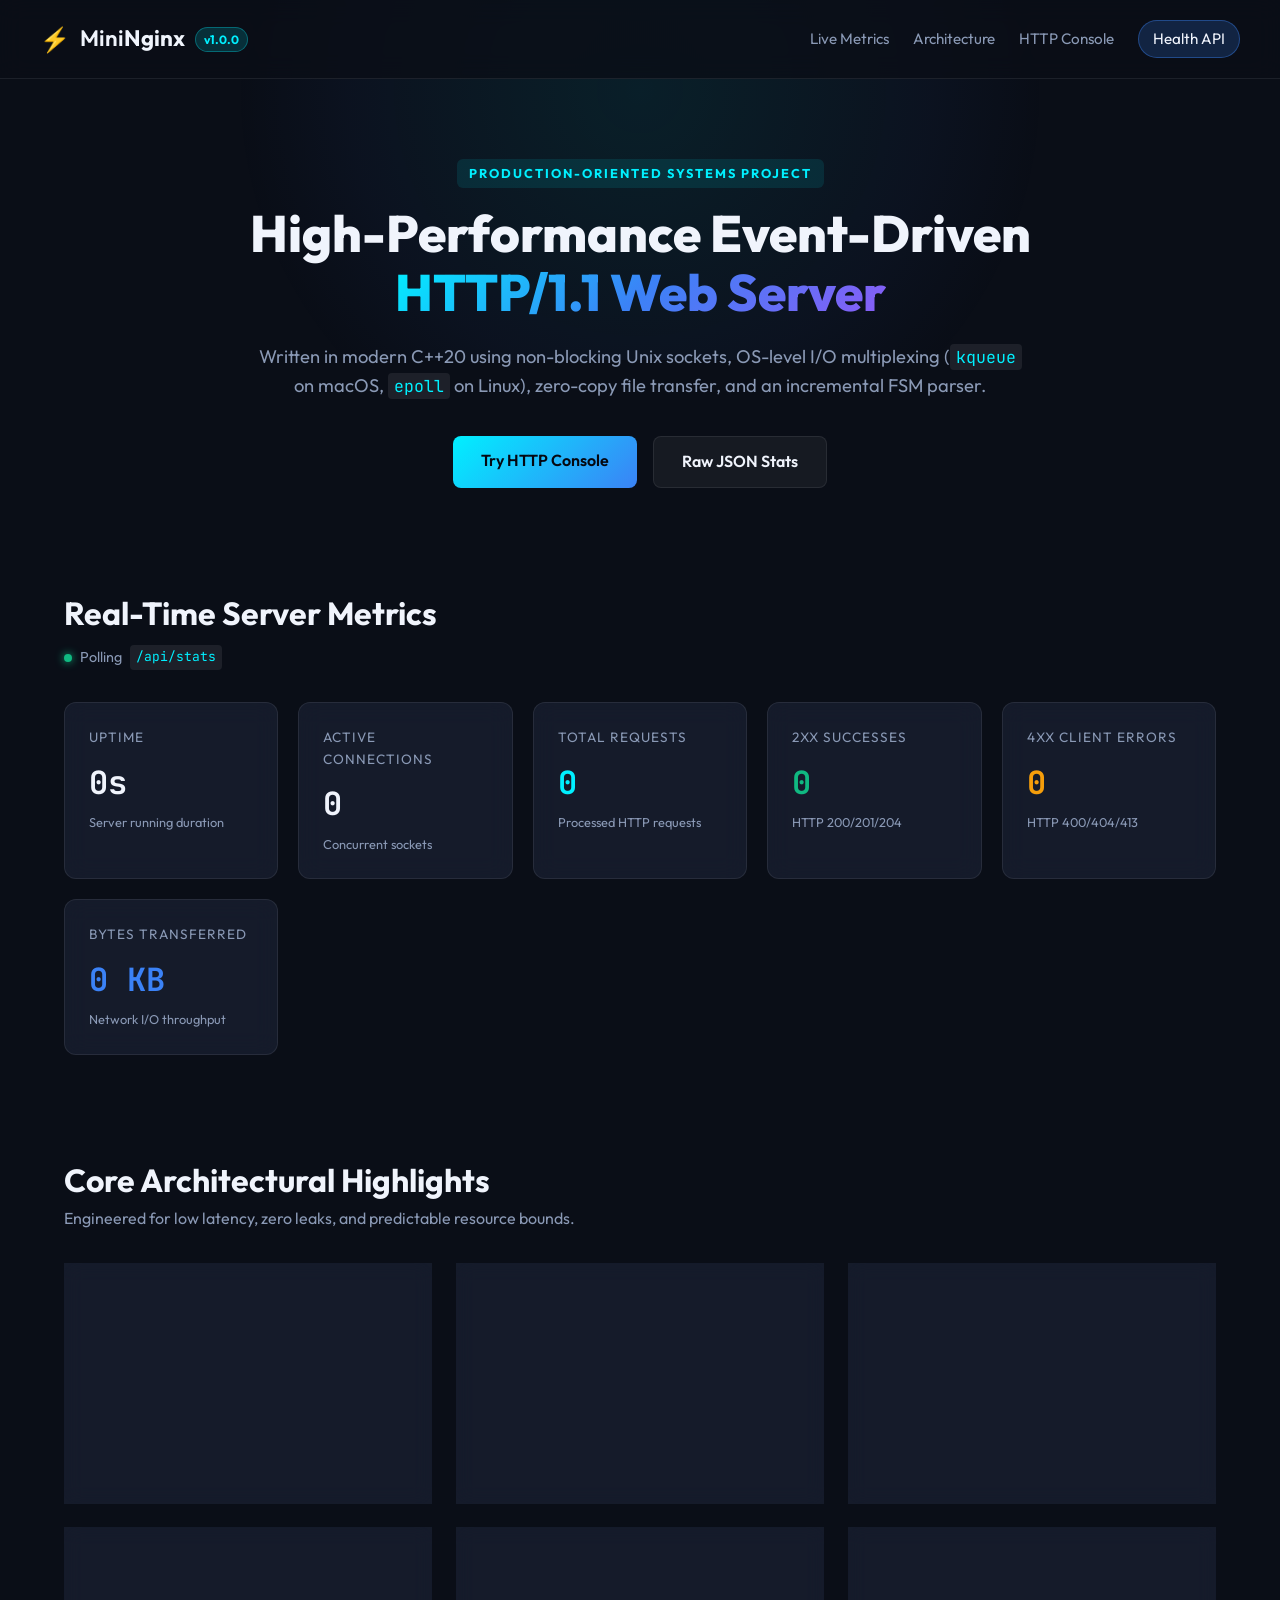
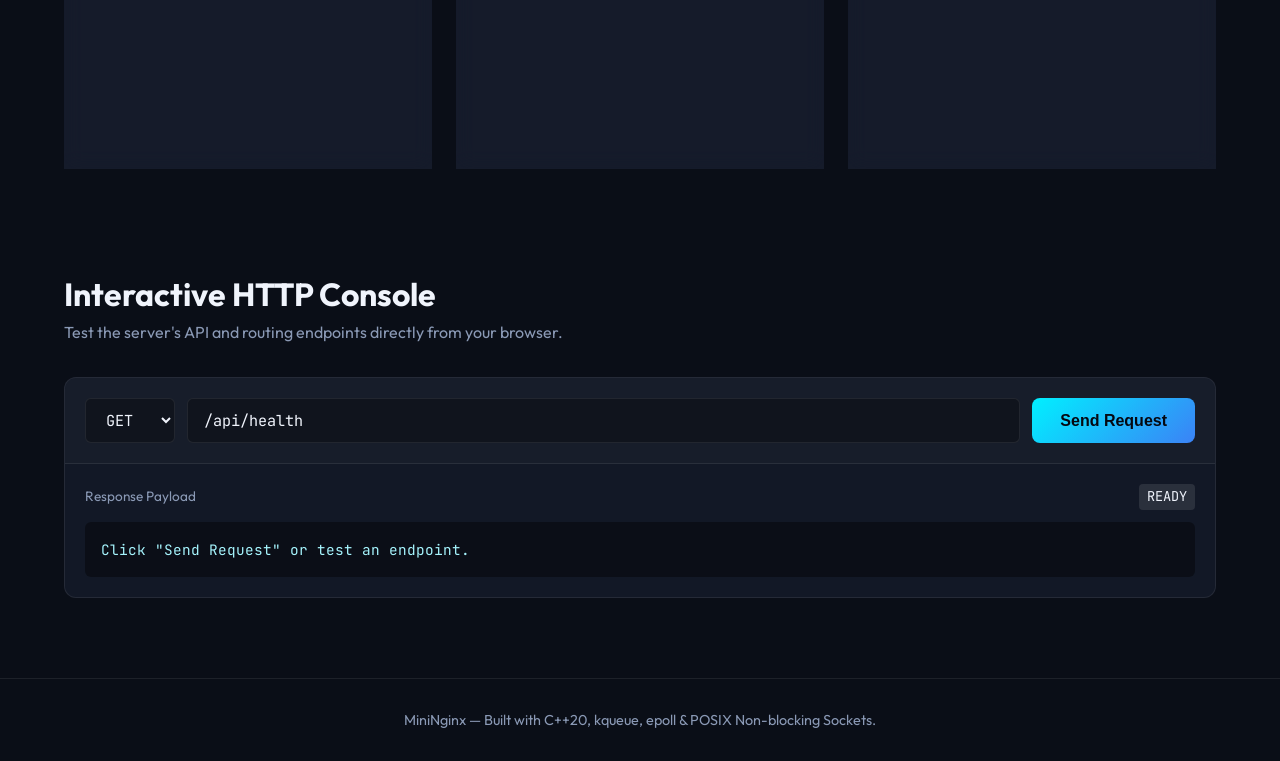
==== public/index.html @ c4c72017 "feat: complete production-oriented MiniNginx web server implementation" ====
<!DOCTYPE html>
<html lang="en">
<head>
    <meta charset="UTF-8">
    <meta name="viewport" content="width=device-width, initial-scale=1.0">
    <title>MiniNginx | High-Performance Event-Driven Web Server</title>
    <link rel="stylesheet" href="style.css">
    <link rel="preconnect" href="https://fonts.googleapis.com">
    <link rel="preconnect" href="https://fonts.gstatic.com" crossorigin>
    <link href="https://fonts.googleapis.com/css2?family=JetBrains+Mono:wght@400;600;700&family=Outfit:wght@300;400;600;800&display=swap" rel="stylesheet">
</head>
<body>
    <div class="background-glow"></div>
    <header class="navbar">
        <div class="brand">
            <span class="logo-icon">⚡</span>
            <span class="logo-text">Mini<strong>Nginx</strong></span>
            <span class="version-badge">v1.0.0</span>
        </div>
        <nav class="nav-links">
            <a href="#stats">Live Metrics</a>
            <a href="#features">Architecture</a>
            <a href="#console">HTTP Console</a>
            <a href="/api/health" target="_blank" class="api-pill">Health API</a>
        </nav>
    </header>

    <main class="container">
        <section class="hero">
            <div class="hero-tag">PRODUCTION-ORIENTED SYSTEMS PROJECT</div>
            <h1>High-Performance Event-Driven <br><span class="gradient-text">HTTP/1.1 Web Server</span></h1>
            <p class="subtitle">Written in modern C++20 using non-blocking Unix sockets, OS-level I/O multiplexing (<span class="code-span">kqueue</span> on macOS, <span class="code-span">epoll</span> on Linux), zero-copy file transfer, and an incremental FSM parser.</p>
            
            <div class="hero-cta">
                <a href="#console" class="btn btn-primary">Try HTTP Console</a>
                <a href="/api/stats" target="_blank" class="btn btn-secondary">Raw JSON Stats</a>
            </div>
        </section>

        <section id="stats" class="stats-section">
            <div class="section-header">
                <h2>Real-Time Server Metrics</h2>
                <div class="live-indicator">
                    <span class="pulse-dot"></span> Polling <span class="code-span">/api/stats</span>
                </div>
            </div>

            <div class="metrics-grid">
                <div class="metric-card">
                    <div class="metric-label">Uptime</div>
                    <div class="metric-value" id="val-uptime">0s</div>
                    <div class="metric-sub">Server running duration</div>
                </div>
                <div class="metric-card">
                    <div class="metric-label">Active Connections</div>
                    <div class="metric-value" id="val-active-conn">0</div>
                    <div class="metric-sub">Concurrent sockets</div>
                </div>
                <div class="metric-card">
                    <div class="metric-label">Total Requests</div>
                    <div class="metric-value highlight" id="val-requests">0</div>
                    <div class="metric-sub">Processed HTTP requests</div>
                </div>
                <div class="metric-card">
                    <div class="metric-label">2xx Successes</div>
                    <div class="metric-value green" id="val-2xx">0</div>
                    <div class="metric-sub">HTTP 200/201/204</div>
                </div>
                <div class="metric-card">
                    <div class="metric-label">4xx Client Errors</div>
                    <div class="metric-value amber" id="val-4xx">0</div>
                    <div class="metric-sub">HTTP 400/404/413</div>
                </div>
                <div class="metric-card">
                    <div class="metric-label">Bytes Transferred</div>
                    <div class="metric-value blue" id="val-bytes">0 KB</div>
                    <div class="metric-sub">Network I/O throughput</div>
                </div>
            </div>
        </section>

        <section id="features" class="features-section">
            <div class="section-header">
                <h2>Core Architectural Highlights</h2>
                <p>Engineered for low latency, zero leaks, and predictable resource bounds.</p>
            </div>

            <div class="features-grid">
                <div class="feature-box">
                    <div class="feature-icon">🔄</div>
                    <h3>I/O Multiplexing</h3>
                    <p>Native kernel event demultiplexing with <strong>kqueue/kevent</strong> on Darwin and <strong>epoll</strong> on Linux, eliminating thread-per-connection overhead.</p>
                </div>
                <div class="feature-box">
                    <div class="feature-icon">⚡</div>
                    <h3>Zero-Copy File Transfer</h3>
                    <p>Direct kernel-space file streaming via platform-specialized <strong>sendfile()</strong> syscalls, bypassing user-space buffer copies.</p>
                </div>
                <div class="feature-box">
                    <div class="feature-icon">🧩</div>
                    <h3>Incremental FSM Parser</h3>
                    <p>Deterministic zero-copy finite state machine supporting fragmented packets, pipelined requests, and chunked transfer encoding.</p>
                </div>
                <div class="feature-box">
                    <div class="feature-icon">⏱️</div>
                    <h3>Heap-Based Timers</h3>
                    <p>Precise O(log N) min-heap timer manager preventing idle socket exhaustion (Slowloris attacks) and enforcing keep-alive deadlines.</p>
                </div>
                <div class="feature-box">
                    <div class="feature-icon">🛡️</div>
                    <h3>Defensive Security</h3>
                    <p>Strict path canonicalization against directory traversal (<code>../../</code> attacks) and bounded request header/body buffers.</p>
                </div>
                <div class="feature-box">
                    <div class="feature-icon">👥</div>
                    <h3>Multi-Worker Scaling</h3>
                    <p>Independent event-loop per worker thread with lock-free connection assignment and atomic runtime metrics aggregation.</p>
                </div>
            </div>
        </section>

        <section id="console" class="console-section">
            <div class="section-header">
                <h2>Interactive HTTP Console</h2>
                <p>Test the server's API and routing endpoints directly from your browser.</p>
            </div>

            <div class="console-card">
                <div class="console-controls">
                    <select id="request-method" class="console-select">
                        <option value="GET">GET</option>
                        <option value="HEAD">HEAD</option>
                    </select>
                    <input type="text" id="request-path" class="console-input" value="/api/health">
                    <button id="send-request-btn" class="btn btn-primary">Send Request</button>
                </div>

                <div class="console-output">
                    <div class="output-header">
                        <span>Response Payload</span>
                        <span id="response-status" class="status-tag">READY</span>
                    </div>
                    <pre id="response-body">Click "Send Request" or test an endpoint.</pre>
                </div>
            </div>
        </section>
    </main>

    <footer class="footer">
        <p>MiniNginx — Built with C++20, kqueue, epoll & POSIX Non-blocking Sockets.</p>
    </footer>

    <script src="app.js"></script>
</body>
</html>
---- public/style.css ----
:root {
    --bg-primary: #0a0e17;
    --bg-secondary: #121826;
    --bg-card: rgba(26, 34, 52, 0.7);
    --border-color: rgba(255, 255, 255, 0.08);
    --border-hover: rgba(0, 240, 255, 0.3);
    --text-primary: #f0f4fc;
    --text-secondary: #8a99b5;
    --accent-cyan: #00f0ff;
    --accent-blue: #3b82f6;
    --accent-green: #10b981;
    --accent-amber: #f59e0b;
    --accent-purple: #8b5cf6;
    --radius: 12px;
}

* {
    margin: 0;
    padding: 0;
    box-sizing: border-box;
}

body {
    background-color: var(--bg-primary);
    color: var(--text-primary);
    font-family: 'Outfit', -apple-system, BlinkMacSystemFont, sans-serif;
    line-height: 1.6;
    min-height: 100vh;
    position: relative;
    overflow-x: hidden;
}

.background-glow {
    position: fixed;
    top: -20%;
    left: 50%;
    transform: translateX(-50%);
    width: 80vw;
    height: 60vh;
    background: radial-gradient(circle, rgba(0, 240, 255, 0.08) 0%, rgba(59, 130, 246, 0.04) 50%, transparent 70%);
    pointer-events: none;
    z-index: 0;
}

.container {
    max-width: 1200px;
    margin: 0 auto;
    padding: 0 24px;
    position: relative;
    z-index: 1;
}

/* Navbar */
.navbar {
    display: flex;
    justify-content: space-between;
    align-items: center;
    padding: 20px 40px;
    border-bottom: 1px solid var(--border-color);
    backdrop-filter: blur(12px);
    background: rgba(10, 14, 23, 0.8);
    position: sticky;
    top: 0;
    z-index: 100;
}

.brand {
    display: flex;
    align-items: center;
    gap: 10px;
    font-size: 1.4rem;
    font-weight: 600;
}

.logo-icon {
    font-size: 1.5rem;
    color: var(--accent-cyan);
}

.version-badge {
    font-size: 0.75rem;
    padding: 2px 8px;
    border-radius: 20px;
    background: rgba(0, 240, 255, 0.15);
    color: var(--accent-cyan);
    font-weight: 700;
    border: 1px solid rgba(0, 240, 255, 0.3);
}

.nav-links {
    display: flex;
    align-items: center;
    gap: 24px;
}

.nav-links a {
    color: var(--text-secondary);
    text-decoration: none;
    font-size: 0.95rem;
    transition: color 0.2s;
}

.nav-links a:hover {
    color: var(--accent-cyan);
}

.api-pill {
    padding: 6px 14px;
    background: rgba(59, 130, 246, 0.2);
    border: 1px solid rgba(59, 130, 246, 0.4);
    border-radius: 20px;
    color: var(--text-primary) !important;
}

/* Hero */
.hero {
    padding: 80px 0 60px;
    text-align: center;
}

.hero-tag {
    display: inline-block;
    font-size: 0.8rem;
    font-weight: 700;
    letter-spacing: 2px;
    color: var(--accent-cyan);
    margin-bottom: 16px;
    padding: 4px 12px;
    background: rgba(0, 240, 255, 0.1);
    border-radius: 6px;
}

.hero h1 {
    font-size: 3.2rem;
    font-weight: 800;
    line-height: 1.15;
    margin-bottom: 20px;
}

.gradient-text {
    background: linear-gradient(135deg, #00f0ff 0%, #3b82f6 50%, #8b5cf6 100%);
    -webkit-background-clip: text;
    -webkit-text-fill-color: transparent;
}

.subtitle {
    font-size: 1.15rem;
    color: var(--text-secondary);
    max-width: 780px;
    margin: 0 auto 36px;
}

.code-span {
    font-family: 'JetBrains Mono', monospace;
    font-size: 0.9em;
    background: rgba(255, 255, 255, 0.08);
    padding: 2px 6px;
    border-radius: 4px;
    color: var(--accent-cyan);
}

.hero-cta {
    display: flex;
    justify-content: center;
    gap: 16px;
}

.btn {
    padding: 12px 28px;
    border-radius: 8px;
    font-size: 1rem;
    font-weight: 600;
    text-decoration: none;
    cursor: pointer;
    transition: all 0.2s ease;
    border: none;
}

.btn-primary {
    background: linear-gradient(135deg, #00f0ff 0%, #3b82f6 100%);
    color: #050811;
}

.btn-primary:hover {
    transform: translateY(-2px);
    box-shadow: 0 8px 24px rgba(0, 240, 255, 0.3);
}

.btn-secondary {
    background: rgba(255, 255, 255, 0.05);
    border: 1px solid var(--border-color);
    color: var(--text-primary);
}

.btn-secondary:hover {
    background: rgba(255, 255, 255, 0.1);
    border-color: var(--text-secondary);
}

/* Sections */
.section-header {
    margin-bottom: 32px;
}

.section-header h2 {
    font-size: 2rem;
    font-weight: 700;
}

.section-header p {
    color: var(--text-secondary);
}

.live-indicator {
    display: flex;
    align-items: center;
    gap: 8px;
    font-size: 0.9rem;
    color: var(--text-secondary);
    margin-top: 6px;
}

.pulse-dot {
    width: 8px;
    height: 8px;
    border-radius: 50%;
    background-color: var(--accent-green);
    box-shadow: 0 0 8px var(--accent-green);
    animation: pulse 1.5s infinite;
}

@keyframes pulse {
    0% { transform: scale(0.95); opacity: 0.8; }
    50% { transform: scale(1.3); opacity: 1; }
    100% { transform: scale(0.95); opacity: 0.8; }
}

/* Metrics Grid */
.stats-section {
    padding: 40px 0 60px;
}

.metrics-grid {
    display: grid;
    grid-template-columns: repeat(auto-fit, minmax(180px, 1fr));
    gap: 20px;
}

.metric-card {
    background: var(--bg-card);
    border: 1px solid var(--border-color);
    border-radius: var(--radius);
    padding: 24px;
    backdrop-filter: blur(12px);
    transition: transform 0.2s, border-color 0.2s;
}

.metric-card:hover {
    border-color: var(--border-hover);
    transform: translateY(-4px);
}

.metric-label {
    font-size: 0.85rem;
    color: var(--text-secondary);
    text-transform: uppercase;
    letter-spacing: 1px;
    margin-bottom: 8px;
}

.metric-value {
    font-family: 'JetBrains Mono', monospace;
    font-size: 2rem;
    font-weight: 700;
    margin-bottom: 4px;
}

.metric-value.highlight { color: var(--accent-cyan); }
.metric-value.green { color: var(--accent-green); }
.metric-value.amber { color: var(--accent-amber); }
.metric-value.blue { color: var(--accent-blue); }

.metric-sub {
    font-size: 0.8rem;
    color: var(--text-secondary);
}

/* Features */
.features-section {
    padding: 40px 0 60px;
}

.features-grid {
    display: grid;
    grid-template-columns: repeat(auto-fit, minmax(320px, 1fr));
    gap: 24px;
}

.feature-box {
    background: var(--bg-card);
    border: 1px solid var(--border-color);
    border-radius: var(--radius);
    padding: 28px;
    backdrop-filter: blur(10px);
}

.feature-icon {
    font-size: 2rem;
    margin-bottom: 16px;
}

.feature-box h3 {
    font-size: 1.25rem;
    margin-bottom: 10px;
}

.feature-box p {
    color: var(--text-secondary);
    font-size: 0.95rem;
}

/* Console */
.console-section {
    padding: 40px 0 80px;
}

.console-card {
    background: var(--bg-secondary);
    border: 1px solid var(--border-color);
    border-radius: var(--radius);
    overflow: hidden;
}

.console-controls {
    display: flex;
    gap: 12px;
    padding: 20px;
    background: rgba(255, 255, 255, 0.02);
    border-bottom: 1px solid var(--border-color);
}

.console-select, .console-input {
    background: rgba(0, 0, 0, 0.3);
    border: 1px solid var(--border-color);
    color: var(--text-primary);
    padding: 10px 16px;
    border-radius: 6px;
    font-family: 'JetBrains Mono', monospace;
    font-size: 0.95rem;
}

.console-input {
    flex-grow: 1;
}

.console-select:focus, .console-input:focus {
    outline: none;
    border-color: var(--accent-cyan);
}

.console-output {
    padding: 20px;
}

.output-header {
    display: flex;
    justify-content: space-between;
    align-items: center;
    margin-bottom: 12px;
    font-size: 0.85rem;
    color: var(--text-secondary);
}

.status-tag {
    font-family: 'JetBrains Mono', monospace;
    padding: 2px 8px;
    border-radius: 4px;
    background: rgba(255, 255, 255, 0.1);
    color: var(--text-primary);
}

#response-body {
    font-family: 'JetBrains Mono', monospace;
    background: rgba(0, 0, 0, 0.4);
    padding: 16px;
    border-radius: 6px;
    color: #a5f3fc;
    white-space: pre-wrap;
    font-size: 0.9rem;
    max-height: 260px;
    overflow-y: auto;
}

/* Footer */
.footer {
    border-top: 1px solid var(--border-color);
    padding: 30px;
    text-align: center;
    color: var(--text-secondary);
    font-size: 0.9rem;
}
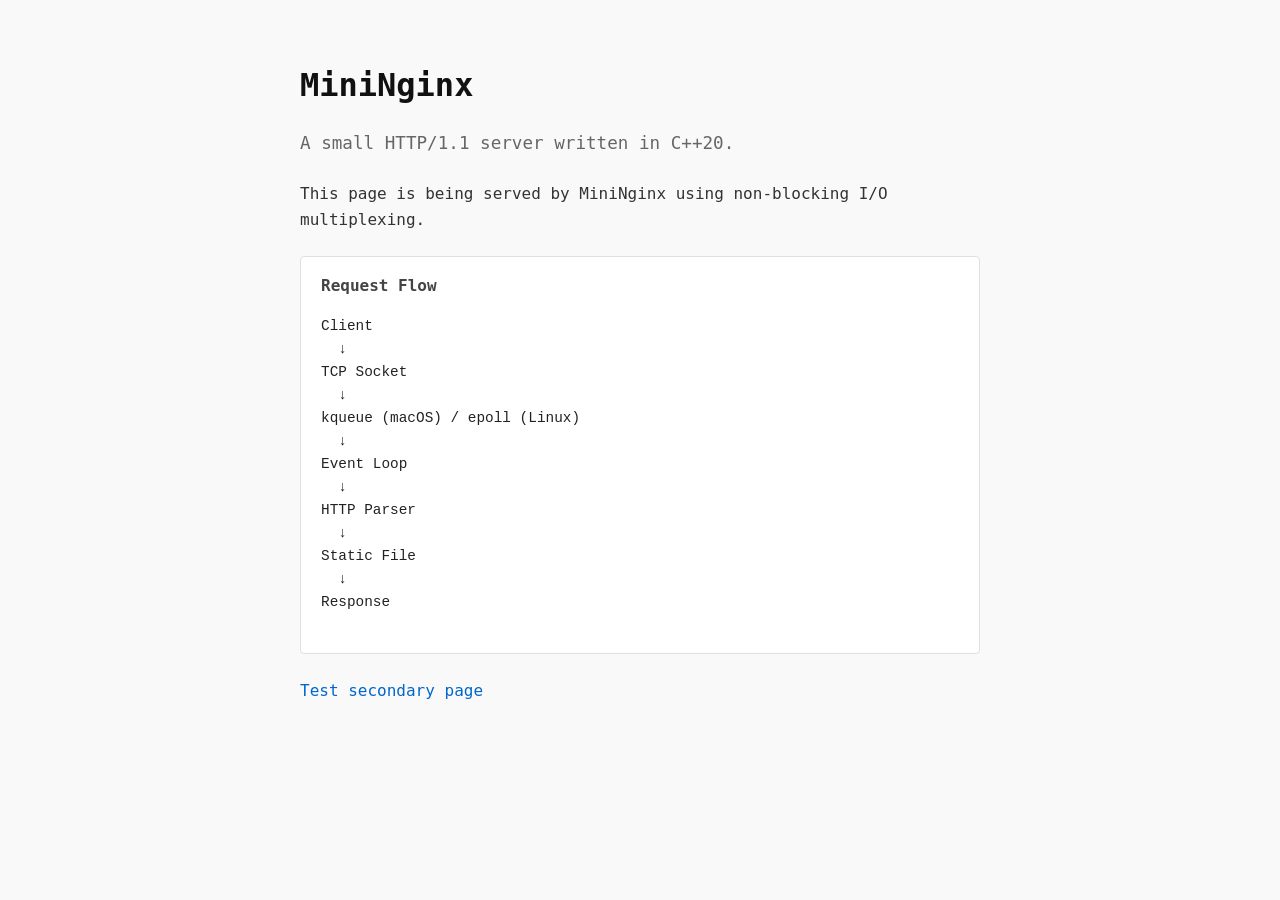
==== commit ec4cd7b0: "refactor: simplify to focused, human-engineered MiniNginx systems project" ====
--- a/public/index.html
+++ b/public/index.html
@@ -2,154 +2,35 @@
 <html lang="en">
 <head>
     <meta charset="UTF-8">
-    <meta name="viewport" content="width=device-width, initial-scale=1.0">
-    <title>MiniNginx | High-Performance Event-Driven Web Server</title>
+    <title>MiniNginx</title>
     <link rel="stylesheet" href="style.css">
-    <link rel="preconnect" href="https://fonts.googleapis.com">
-    <link rel="preconnect" href="https://fonts.gstatic.com" crossorigin>
-    <link href="https://fonts.googleapis.com/css2?family=JetBrains+Mono:wght@400;600;700&family=Outfit:wght@300;400;600;800&display=swap" rel="stylesheet">
 </head>
 <body>
-    <div class="background-glow"></div>
-    <header class="navbar">
-        <div class="brand">
-            <span class="logo-icon">⚡</span>
-            <span class="logo-text">Mini<strong>Nginx</strong></span>
-            <span class="version-badge">v1.0.0</span>
+    <div class="content">
+        <h1>MiniNginx</h1>
+        <p class="subtitle">A small HTTP/1.1 server written in C++20.</p>
+        <p>This page is being served by MiniNginx using non-blocking I/O multiplexing.</p>
+
+        <div class="diagram">
+            <h3>Request Flow</h3>
+            <pre>
+Client
+  ↓
+TCP Socket
+  ↓
+kqueue (macOS) / epoll (Linux)
+  ↓
+Event Loop
+  ↓
+HTTP Parser
+  ↓
+Static File
+  ↓
+Response
+            </pre>
         </div>
-        <nav class="nav-links">
-            <a href="#stats">Live Metrics</a>
-            <a href="#features">Architecture</a>
-            <a href="#console">HTTP Console</a>
-            <a href="/api/health" target="_blank" class="api-pill">Health API</a>
-        </nav>
-    </header>
 
-    <main class="container">
-        <section class="hero">
-            <div class="hero-tag">PRODUCTION-ORIENTED SYSTEMS PROJECT</div>
-            <h1>High-Performance Event-Driven <br><span class="gradient-text">HTTP/1.1 Web Server</span></h1>
-            <p class="subtitle">Written in modern C++20 using non-blocking Unix sockets, OS-level I/O multiplexing (<span class="code-span">kqueue</span> on macOS, <span class="code-span">epoll</span> on Linux), zero-copy file transfer, and an incremental FSM parser.</p>
-            
-            <div class="hero-cta">
-                <a href="#console" class="btn btn-primary">Try HTTP Console</a>
-                <a href="/api/stats" target="_blank" class="btn btn-secondary">Raw JSON Stats</a>
-            </div>
-        </section>
-
-        <section id="stats" class="stats-section">
-            <div class="section-header">
-                <h2>Real-Time Server Metrics</h2>
-                <div class="live-indicator">
-                    <span class="pulse-dot"></span> Polling <span class="code-span">/api/stats</span>
-                </div>
-            </div>
-
-            <div class="metrics-grid">
-                <div class="metric-card">
-                    <div class="metric-label">Uptime</div>
-                    <div class="metric-value" id="val-uptime">0s</div>
-                    <div class="metric-sub">Server running duration</div>
-                </div>
-                <div class="metric-card">
-                    <div class="metric-label">Active Connections</div>
-                    <div class="metric-value" id="val-active-conn">0</div>
-                    <div class="metric-sub">Concurrent sockets</div>
-                </div>
-                <div class="metric-card">
-                    <div class="metric-label">Total Requests</div>
-                    <div class="metric-value highlight" id="val-requests">0</div>
-                    <div class="metric-sub">Processed HTTP requests</div>
-                </div>
-                <div class="metric-card">
-                    <div class="metric-label">2xx Successes</div>
-                    <div class="metric-value green" id="val-2xx">0</div>
-                    <div class="metric-sub">HTTP 200/201/204</div>
-                </div>
-                <div class="metric-card">
-                    <div class="metric-label">4xx Client Errors</div>
-                    <div class="metric-value amber" id="val-4xx">0</div>
-                    <div class="metric-sub">HTTP 400/404/413</div>
-                </div>
-                <div class="metric-card">
-                    <div class="metric-label">Bytes Transferred</div>
-                    <div class="metric-value blue" id="val-bytes">0 KB</div>
-                    <div class="metric-sub">Network I/O throughput</div>
-                </div>
-            </div>
-        </section>
-
-        <section id="features" class="features-section">
-            <div class="section-header">
-                <h2>Core Architectural Highlights</h2>
-                <p>Engineered for low latency, zero leaks, and predictable resource bounds.</p>
-            </div>
-
-            <div class="features-grid">
-                <div class="feature-box">
-                    <div class="feature-icon">🔄</div>
-                    <h3>I/O Multiplexing</h3>
-                    <p>Native kernel event demultiplexing with <strong>kqueue/kevent</strong> on Darwin and <strong>epoll</strong> on Linux, eliminating thread-per-connection overhead.</p>
-                </div>
-                <div class="feature-box">
-                    <div class="feature-icon">⚡</div>
-                    <h3>Zero-Copy File Transfer</h3>
-                    <p>Direct kernel-space file streaming via platform-specialized <strong>sendfile()</strong> syscalls, bypassing user-space buffer copies.</p>
-                </div>
-                <div class="feature-box">
-                    <div class="feature-icon">🧩</div>
-                    <h3>Incremental FSM Parser</h3>
-                    <p>Deterministic zero-copy finite state machine supporting fragmented packets, pipelined requests, and chunked transfer encoding.</p>
-                </div>
-                <div class="feature-box">
-                    <div class="feature-icon">⏱️</div>
-                    <h3>Heap-Based Timers</h3>
-                    <p>Precise O(log N) min-heap timer manager preventing idle socket exhaustion (Slowloris attacks) and enforcing keep-alive deadlines.</p>
-                </div>
-                <div class="feature-box">
-                    <div class="feature-icon">🛡️</div>
-                    <h3>Defensive Security</h3>
-                    <p>Strict path canonicalization against directory traversal (<code>../../</code> attacks) and bounded request header/body buffers.</p>
-                </div>
-                <div class="feature-box">
-                    <div class="feature-icon">👥</div>
-                    <h3>Multi-Worker Scaling</h3>
-                    <p>Independent event-loop per worker thread with lock-free connection assignment and atomic runtime metrics aggregation.</p>
-                </div>
-            </div>
-        </section>
-
-        <section id="console" class="console-section">
-            <div class="section-header">
-                <h2>Interactive HTTP Console</h2>
-                <p>Test the server's API and routing endpoints directly from your browser.</p>
-            </div>
-
-            <div class="console-card">
-                <div class="console-controls">
-                    <select id="request-method" class="console-select">
-                        <option value="GET">GET</option>
-                        <option value="HEAD">HEAD</option>
-                    </select>
-                    <input type="text" id="request-path" class="console-input" value="/api/health">
-                    <button id="send-request-btn" class="btn btn-primary">Send Request</button>
-                </div>
-
-                <div class="console-output">
-                    <div class="output-header">
-                        <span>Response Payload</span>
-                        <span id="response-status" class="status-tag">READY</span>
-                    </div>
-                    <pre id="response-body">Click "Send Request" or test an endpoint.</pre>
-                </div>
-            </div>
-        </section>
-    </main>
-
-    <footer class="footer">
-        <p>MiniNginx — Built with C++20, kqueue, epoll & POSIX Non-blocking Sockets.</p>
-    </footer>
-
-    <script src="app.js"></script>
+        <p><a href="test.html">Test secondary page</a></p>
+    </div>
 </body>
 </html>
--- a/public/style.css
+++ b/public/style.css
@@ -1,401 +1,51 @@
-:root {
-    --bg-primary: #0a0e17;
-    --bg-secondary: #121826;
-    --bg-card: rgba(26, 34, 52, 0.7);
-    --border-color: rgba(255, 255, 255, 0.08);
-    --border-hover: rgba(0, 240, 255, 0.3);
-    --text-primary: #f0f4fc;
-    --text-secondary: #8a99b5;
-    --accent-cyan: #00f0ff;
-    --accent-blue: #3b82f6;
-    --accent-green: #10b981;
-    --accent-amber: #f59e0b;
-    --accent-purple: #8b5cf6;
-    --radius: 12px;
+body {
+    font-family: -apple-system, BlinkMacSystemFont, "Segoe UI", Roboto, monospace;
+    background-color: #f9f9f9;
+    color: #333333;
+    max-width: 680px;
+    margin: 60px auto;
+    padding: 0 20px;
+    line-height: 1.6;
 }
 
-* {
-    margin: 0;
-    padding: 0;
-    box-sizing: border-box;
-}
-
-body {
-    background-color: var(--bg-primary);
-    color: var(--text-primary);
-    font-family: 'Outfit', -apple-system, BlinkMacSystemFont, sans-serif;
-    line-height: 1.6;
-    min-height: 100vh;
-    position: relative;
-    overflow-x: hidden;
-}
-
-.background-glow {
-    position: fixed;
-    top: -20%;
-    left: 50%;
-    transform: translateX(-50%);
-    width: 80vw;
-    height: 60vh;
-    background: radial-gradient(circle, rgba(0, 240, 255, 0.08) 0%, rgba(59, 130, 246, 0.04) 50%, transparent 70%);
-    pointer-events: none;
-    z-index: 0;
-}
-
-.container {
-    max-width: 1200px;
-    margin: 0 auto;
-    padding: 0 24px;
-    position: relative;
-    z-index: 1;
-}
-
-/* Navbar */
-.navbar {
-    display: flex;
-    justify-content: space-between;
-    align-items: center;
-    padding: 20px 40px;
-    border-bottom: 1px solid var(--border-color);
-    backdrop-filter: blur(12px);
-    background: rgba(10, 14, 23, 0.8);
-    position: sticky;
-    top: 0;
-    z-index: 100;
-}
-
-.brand {
-    display: flex;
-    align-items: center;
-    gap: 10px;
-    font-size: 1.4rem;
-    font-weight: 600;
-}
-
-.logo-icon {
-    font-size: 1.5rem;
-    color: var(--accent-cyan);
-}
-
-.version-badge {
-    font-size: 0.75rem;
-    padding: 2px 8px;
-    border-radius: 20px;
-    background: rgba(0, 240, 255, 0.15);
-    color: var(--accent-cyan);
-    font-weight: 700;
-    border: 1px solid rgba(0, 240, 255, 0.3);
-}
-
-.nav-links {
-    display: flex;
-    align-items: center;
-    gap: 24px;
-}
-
-.nav-links a {
-    color: var(--text-secondary);
-    text-decoration: none;
-    font-size: 0.95rem;
-    transition: color 0.2s;
-}
-
-.nav-links a:hover {
-    color: var(--accent-cyan);
-}
-
-.api-pill {
-    padding: 6px 14px;
-    background: rgba(59, 130, 246, 0.2);
-    border: 1px solid rgba(59, 130, 246, 0.4);
-    border-radius: 20px;
-    color: var(--text-primary) !important;
-}
-
-/* Hero */
-.hero {
-    padding: 80px 0 60px;
-    text-align: center;
-}
-
-.hero-tag {
-    display: inline-block;
-    font-size: 0.8rem;
-    font-weight: 700;
-    letter-spacing: 2px;
-    color: var(--accent-cyan);
-    margin-bottom: 16px;
-    padding: 4px 12px;
-    background: rgba(0, 240, 255, 0.1);
-    border-radius: 6px;
-}
-
-.hero h1 {
-    font-size: 3.2rem;
-    font-weight: 800;
-    line-height: 1.15;
-    margin-bottom: 20px;
-}
-
-.gradient-text {
-    background: linear-gradient(135deg, #00f0ff 0%, #3b82f6 50%, #8b5cf6 100%);
-    -webkit-background-clip: text;
-    -webkit-text-fill-color: transparent;
+h1 {
+    font-size: 2rem;
+    margin-bottom: 0.2rem;
+    color: #111111;
 }
 
 .subtitle {
-    font-size: 1.15rem;
-    color: var(--text-secondary);
-    max-width: 780px;
-    margin: 0 auto 36px;
+    font-size: 1.1rem;
+    color: #666666;
+    margin-bottom: 1.5rem;
 }
 
-.code-span {
-    font-family: 'JetBrains Mono', monospace;
-    font-size: 0.9em;
-    background: rgba(255, 255, 255, 0.08);
-    padding: 2px 6px;
+.diagram {
+    background: #ffffff;
+    border: 1px solid #e0e0e0;
     border-radius: 4px;
-    color: var(--accent-cyan);
+    padding: 16px 20px;
+    margin: 24px 0;
 }
 
-.hero-cta {
-    display: flex;
-    justify-content: center;
-    gap: 16px;
+.diagram h3 {
+    margin-top: 0;
+    font-size: 1rem;
+    color: #444444;
 }
 
-.btn {
-    padding: 12px 28px;
-    border-radius: 8px;
-    font-size: 1rem;
-    font-weight: 600;
-    text-decoration: none;
-    cursor: pointer;
-    transition: all 0.2s ease;
-    border: none;
+pre {
+    font-family: "SFMono-Regular", Consolas, "Liberation Mono", Menlo, monospace;
+    font-size: 0.9rem;
+    margin: 0;
+    color: #222222;
 }
 
-.btn-primary {
-    background: linear-gradient(135deg, #00f0ff 0%, #3b82f6 100%);
-    color: #050811;
+a {
+    color: #0066cc;
+    text-decoration: none;
 }
 
-.btn-primary:hover {
-    transform: translateY(-2px);
-    box-shadow: 0 8px 24px rgba(0, 240, 255, 0.3);
+a:hover {
+    text-decoration: underline;
 }
-
-.btn-secondary {
-    background: rgba(255, 255, 255, 0.05);
-    border: 1px solid var(--border-color);
-    color: var(--text-primary);
-}
-
-.btn-secondary:hover {
-    background: rgba(255, 255, 255, 0.1);
-    border-color: var(--text-secondary);
-}
-
-/* Sections */
-.section-header {
-    margin-bottom: 32px;
-}
-
-.section-header h2 {
-    font-size: 2rem;
-    font-weight: 700;
-}
-
-.section-header p {
-    color: var(--text-secondary);
-}
-
-.live-indicator {
-    display: flex;
-    align-items: center;
-    gap: 8px;
-    font-size: 0.9rem;
-    color: var(--text-secondary);
-    margin-top: 6px;
-}
-
-.pulse-dot {
-    width: 8px;
-    height: 8px;
-    border-radius: 50%;
-    background-color: var(--accent-green);
-    box-shadow: 0 0 8px var(--accent-green);
-    animation: pulse 1.5s infinite;
-}
-
-@keyframes pulse {
-    0% { transform: scale(0.95); opacity: 0.8; }
-    50% { transform: scale(1.3); opacity: 1; }
-    100% { transform: scale(0.95); opacity: 0.8; }
-}
-
-/* Metrics Grid */
-.stats-section {
-    padding: 40px 0 60px;
-}
-
-.metrics-grid {
-    display: grid;
-    grid-template-columns: repeat(auto-fit, minmax(180px, 1fr));
-    gap: 20px;
-}
-
-.metric-card {
-    background: var(--bg-card);
-    border: 1px solid var(--border-color);
-    border-radius: var(--radius);
-    padding: 24px;
-    backdrop-filter: blur(12px);
-    transition: transform 0.2s, border-color 0.2s;
-}
-
-.metric-card:hover {
-    border-color: var(--border-hover);
-    transform: translateY(-4px);
-}
-
-.metric-label {
-    font-size: 0.85rem;
-    color: var(--text-secondary);
-    text-transform: uppercase;
-    letter-spacing: 1px;
-    margin-bottom: 8px;
-}
-
-.metric-value {
-    font-family: 'JetBrains Mono', monospace;
-    font-size: 2rem;
-    font-weight: 700;
-    margin-bottom: 4px;
-}
-
-.metric-value.highlight { color: var(--accent-cyan); }
-.metric-value.green { color: var(--accent-green); }
-.metric-value.amber { color: var(--accent-amber); }
-.metric-value.blue { color: var(--accent-blue); }
-
-.metric-sub {
-    font-size: 0.8rem;
-    color: var(--text-secondary);
-}
-
-/* Features */
-.features-section {
-    padding: 40px 0 60px;
-}
-
-.features-grid {
-    display: grid;
-    grid-template-columns: repeat(auto-fit, minmax(320px, 1fr));
-    gap: 24px;
-}
-
-.feature-box {
-    background: var(--bg-card);
-    border: 1px solid var(--border-color);
-    border-radius: var(--radius);
-    padding: 28px;
-    backdrop-filter: blur(10px);
-}
-
-.feature-icon {
-    font-size: 2rem;
-    margin-bottom: 16px;
-}
-
-.feature-box h3 {
-    font-size: 1.25rem;
-    margin-bottom: 10px;
-}
-
-.feature-box p {
-    color: var(--text-secondary);
-    font-size: 0.95rem;
-}
-
-/* Console */
-.console-section {
-    padding: 40px 0 80px;
-}
-
-.console-card {
-    background: var(--bg-secondary);
-    border: 1px solid var(--border-color);
-    border-radius: var(--radius);
-    overflow: hidden;
-}
-
-.console-controls {
-    display: flex;
-    gap: 12px;
-    padding: 20px;
-    background: rgba(255, 255, 255, 0.02);
-    border-bottom: 1px solid var(--border-color);
-}
-
-.console-select, .console-input {
-    background: rgba(0, 0, 0, 0.3);
-    border: 1px solid var(--border-color);
-    color: var(--text-primary);
-    padding: 10px 16px;
-    border-radius: 6px;
-    font-family: 'JetBrains Mono', monospace;
-    font-size: 0.95rem;
-}
-
-.console-input {
-    flex-grow: 1;
-}
-
-.console-select:focus, .console-input:focus {
-    outline: none;
-    border-color: var(--accent-cyan);
-}
-
-.console-output {
-    padding: 20px;
-}
-
-.output-header {
-    display: flex;
-    justify-content: space-between;
-    align-items: center;
-    margin-bottom: 12px;
-    font-size: 0.85rem;
-    color: var(--text-secondary);
-}
-
-.status-tag {
-    font-family: 'JetBrains Mono', monospace;
-    padding: 2px 8px;
-    border-radius: 4px;
-    background: rgba(255, 255, 255, 0.1);
-    color: var(--text-primary);
-}
-
-#response-body {
-    font-family: 'JetBrains Mono', monospace;
-    background: rgba(0, 0, 0, 0.4);
-    padding: 16px;
-    border-radius: 6px;
-    color: #a5f3fc;
-    white-space: pre-wrap;
-    font-size: 0.9rem;
-    max-height: 260px;
-    overflow-y: auto;
-}
-
-/* Footer */
-.footer {
-    border-top: 1px solid var(--border-color);
-    padding: 30px;
-    text-align: center;
-    color: var(--text-secondary);
-    font-size: 0.9rem;
-}
